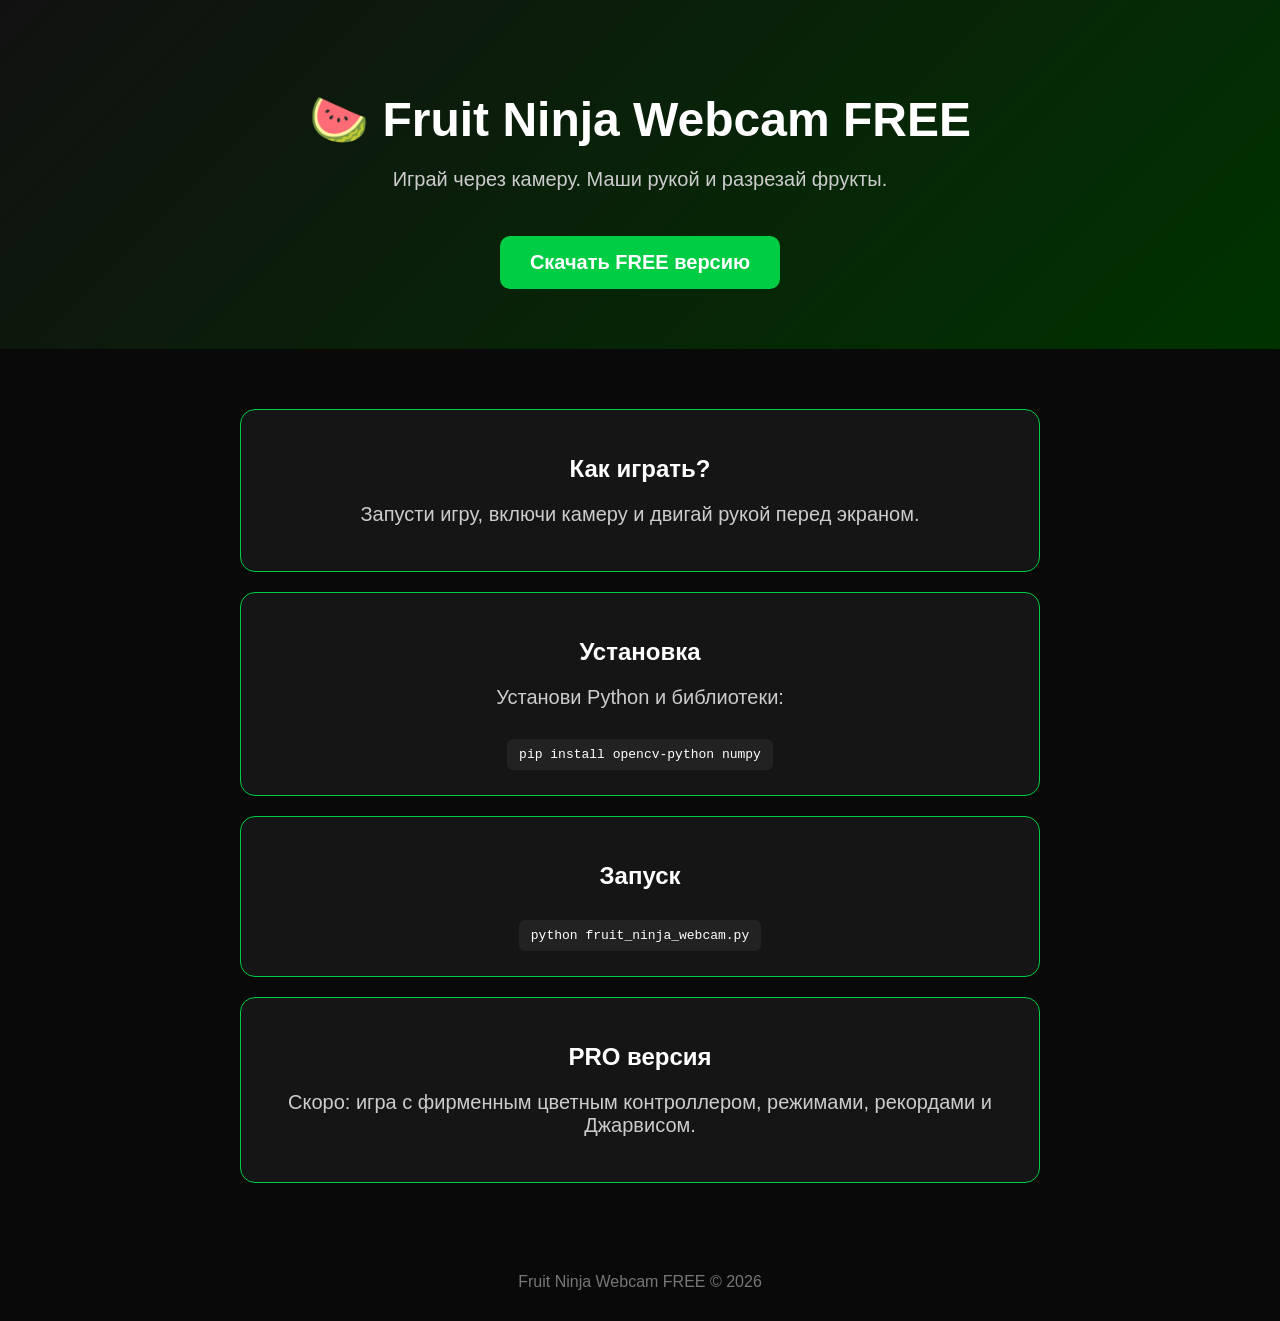
==== index.html @ b54a1727 "Create index.html" ====
<!DOCTYPE html>
<html lang="ru">
<head>
  <meta charset="UTF-8">
  <title>Fruit Ninja Webcam FREE</title>
  <style>
    body {
      margin: 0;
      font-family: Arial, sans-serif;
      background: #090909;
      color: white;
      text-align: center;
    }

    header {
      padding: 60px 20px;
      background: linear-gradient(135deg, #111, #003300);
    }

    h1 {
      font-size: 48px;
      margin-bottom: 10px;
    }

    p {
      font-size: 20px;
      color: #ccc;
    }

    .button {
      display: inline-block;
      margin-top: 25px;
      padding: 15px 30px;
      background: #00cc44;
      color: white;
      text-decoration: none;
      border-radius: 10px;
      font-size: 20px;
      font-weight: bold;
    }

    section {
      padding: 40px 20px;
      max-width: 800px;
      margin: auto;
    }

    .card {
      background: #151515;
      margin: 20px 0;
      padding: 25px;
      border-radius: 15px;
      border: 1px solid #00cc44;
    }

    code {
      background: #222;
      padding: 8px 12px;
      border-radius: 6px;
      display: inline-block;
      margin-top: 10px;
    }

    footer {
      padding: 30px;
      color: #777;
    }
  </style>
</head>
<body>

<header>
  <h1>🍉 Fruit Ninja Webcam FREE</h1>
  <p>Играй через камеру. Маши рукой и разрезай фрукты.</p>
  <a class="button" href="fruit_ninja_webcam.py" download>Скачать FREE версию</a>
</header>

<section>
  <div class="card">
    <h2>Как играть?</h2>
    <p>Запусти игру, включи камеру и двигай рукой перед экраном.</p>
  </div>

  <div class="card">
    <h2>Установка</h2>
    <p>Установи Python и библиотеки:</p>
    <code>pip install opencv-python numpy</code>
  </div>

  <div class="card">
    <h2>Запуск</h2>
    <code>python fruit_ninja_webcam.py</code>
  </div>

  <div class="card">
    <h2>PRO версия</h2>
    <p>Скоро: игра с фирменным цветным контроллером, режимами, рекордами и Джарвисом.</p>
  </div>
</section>

<footer>
  Fruit Ninja Webcam FREE © 2026
</footer>

</body>
</html>
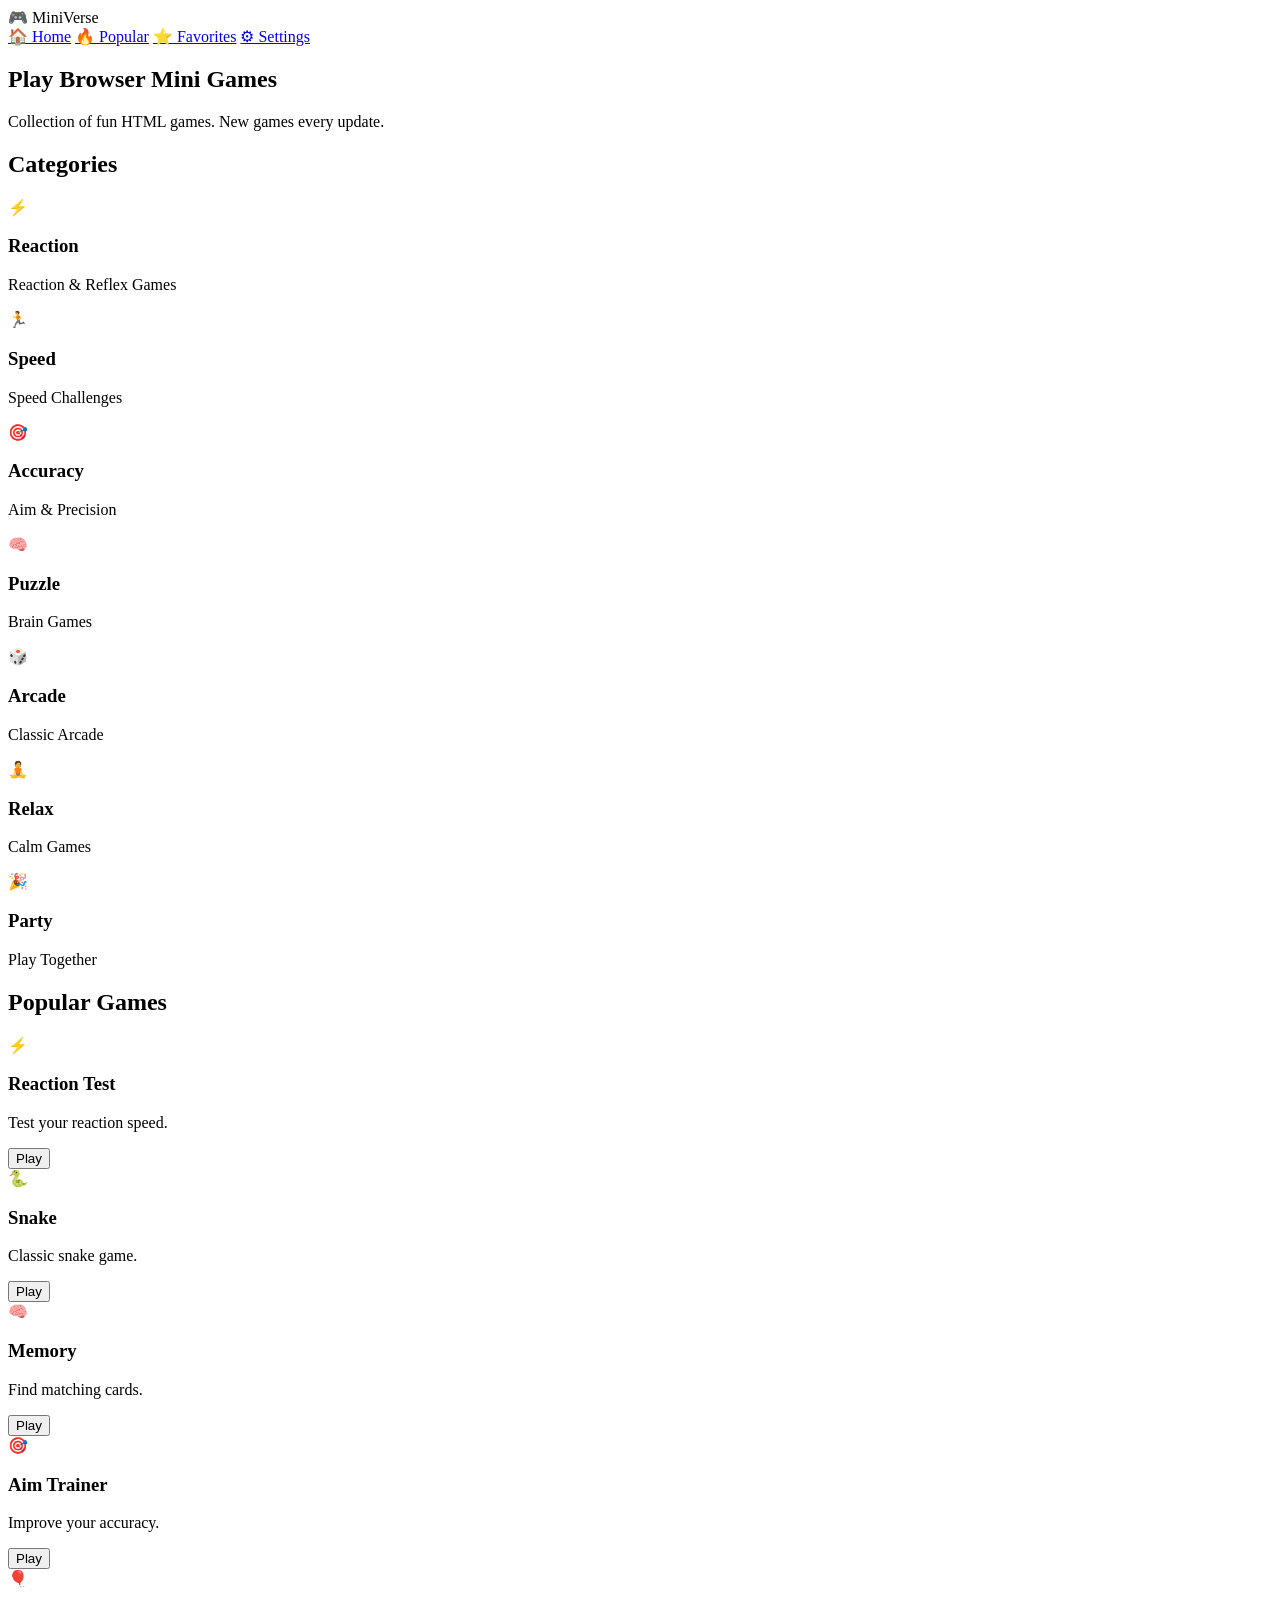
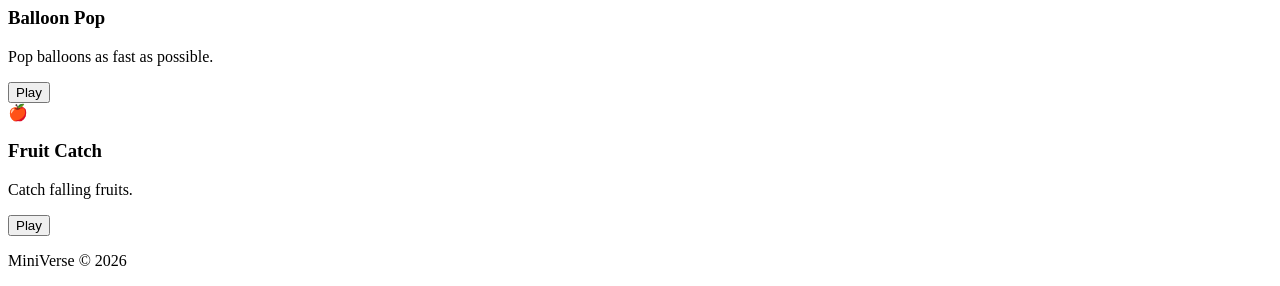
==== commit 5d010a91: "Update index.html" ====
--- a/index.html
+++ b/index.html
@@ -1,106 +1,182 @@
 <!DOCTYPE html>
 <html lang="ru">
 <head>
-  <meta charset="UTF-8">
-  <title>Fruit Ninja Webcam FREE</title>
-  <style>
-    body {
-      margin: 0;
-      font-family: Arial, sans-serif;
-      background: #090909;
-      color: white;
-      text-align: center;
-    }
+<meta charset="UTF-8">
+<meta name="viewport" content="width=device-width, initial-scale=1.0">
+<title>MiniVerse</title>
 
-    header {
-      padding: 60px 20px;
-      background: linear-gradient(135deg, #111, #003300);
-    }
+<link rel="stylesheet" href="style.css">
+</head>
 
-    h1 {
-      font-size: 48px;
-      margin-bottom: 10px;
-    }
-
-    p {
-      font-size: 20px;
-      color: #ccc;
-    }
-
-    .button {
-      display: inline-block;
-      margin-top: 25px;
-      padding: 15px 30px;
-      background: #00cc44;
-      color: white;
-      text-decoration: none;
-      border-radius: 10px;
-      font-size: 20px;
-      font-weight: bold;
-    }
-
-    section {
-      padding: 40px 20px;
-      max-width: 800px;
-      margin: auto;
-    }
-
-    .card {
-      background: #151515;
-      margin: 20px 0;
-      padding: 25px;
-      border-radius: 15px;
-      border: 1px solid #00cc44;
-    }
-
-    code {
-      background: #222;
-      padding: 8px 12px;
-      border-radius: 6px;
-      display: inline-block;
-      margin-top: 10px;
-    }
-
-    footer {
-      padding: 30px;
-      color: #777;
-    }
-  </style>
-</head>
 <body>
 
 <header>
-  <h1>🍉 Fruit Ninja Webcam FREE</h1>
-  <p>Играй через камеру. Маши рукой и разрезай фрукты.</p>
-  <a class="button" href="fruit_ninja_webcam.py" download>Скачать FREE версию</a>
+
+    <div class="logo">
+        🎮 MiniVerse
+    </div>
+
+    <nav>
+
+        <a href="#">🏠 Home</a>
+        <a href="#">🔥 Popular</a>
+        <a href="#">⭐ Favorites</a>
+        <a href="#">⚙ Settings</a>
+
+    </nav>
+
 </header>
 
-<section>
-  <div class="card">
-    <h2>Как играть?</h2>
-    <p>Запусти игру, включи камеру и двигай рукой перед экраном.</p>
-  </div>
+<section class="hero">
 
-  <div class="card">
-    <h2>Установка</h2>
-    <p>Установи Python и библиотеки:</p>
-    <code>pip install opencv-python numpy</code>
-  </div>
+    <h1>Play Browser Mini Games</h1>
 
-  <div class="card">
-    <h2>Запуск</h2>
-    <code>python fruit_ninja_webcam.py</code>
-  </div>
+    <p>
+        Collection of fun HTML games.
+        New games every update.
+    </p>
 
-  <div class="card">
-    <h2>PRO версия</h2>
-    <p>Скоро: игра с фирменным цветным контроллером, режимами, рекордами и Джарвисом.</p>
-  </div>
 </section>
 
+<main>
+
+<h2>Categories</h2>
+
+<div class="categories">
+
+<div class="category">
+⚡
+<h3>Reaction</h3>
+<p>Reaction & Reflex Games</p>
+</div>
+
+<div class="category">
+🏃
+<h3>Speed</h3>
+<p>Speed Challenges</p>
+</div>
+
+<div class="category">
+🎯
+<h3>Accuracy</h3>
+<p>Aim & Precision</p>
+</div>
+
+<div class="category">
+🧠
+<h3>Puzzle</h3>
+<p>Brain Games</p>
+</div>
+
+<div class="category">
+🎲
+<h3>Arcade</h3>
+<p>Classic Arcade</p>
+</div>
+
+<div class="category">
+🧘
+<h3>Relax</h3>
+<p>Calm Games</p>
+</div>
+
+<div class="category">
+🎉
+<h3>Party</h3>
+<p>Play Together</p>
+</div>
+
+</div>
+
+<h2>Popular Games</h2>
+
+<div class="games">
+
+<div class="game-card">
+
+<div class="icon">⚡</div>
+
+<h3>Reaction Test</h3>
+
+<p>Test your reaction speed.</p>
+
+<button>Play</button>
+
+</div>
+
+<div class="game-card">
+
+<div class="icon">🐍</div>
+
+<h3>Snake</h3>
+
+<p>Classic snake game.</p>
+
+<button>Play</button>
+
+</div>
+
+<div class="game-card">
+
+<div class="icon">🧠</div>
+
+<h3>Memory</h3>
+
+<p>Find matching cards.</p>
+
+<button>Play</button>
+
+</div>
+
+<div class="game-card">
+
+<div class="icon">🎯</div>
+
+<h3>Aim Trainer</h3>
+
+<p>Improve your accuracy.</p>
+
+<button>Play</button>
+
+</div>
+
+<div class="game-card">
+
+<div class="icon">🎈</div>
+
+<h3>Balloon Pop</h3>
+
+<p>Pop balloons as fast as possible.</p>
+
+<button>Play</button>
+
+</div>
+
+<div class="game-card">
+
+<div class="icon">🍎</div>
+
+<h3>Fruit Catch</h3>
+
+<p>Catch falling fruits.</p>
+
+<button>Play</button>
+
+</div>
+
+</div>
+
+</main>
+
 <footer>
-  Fruit Ninja Webcam FREE © 2026
+
+<p>
+MiniVerse © 2026
+</p>
+
 </footer>
+
+<script src="script.js"></script>
 
 </body>
 </html>
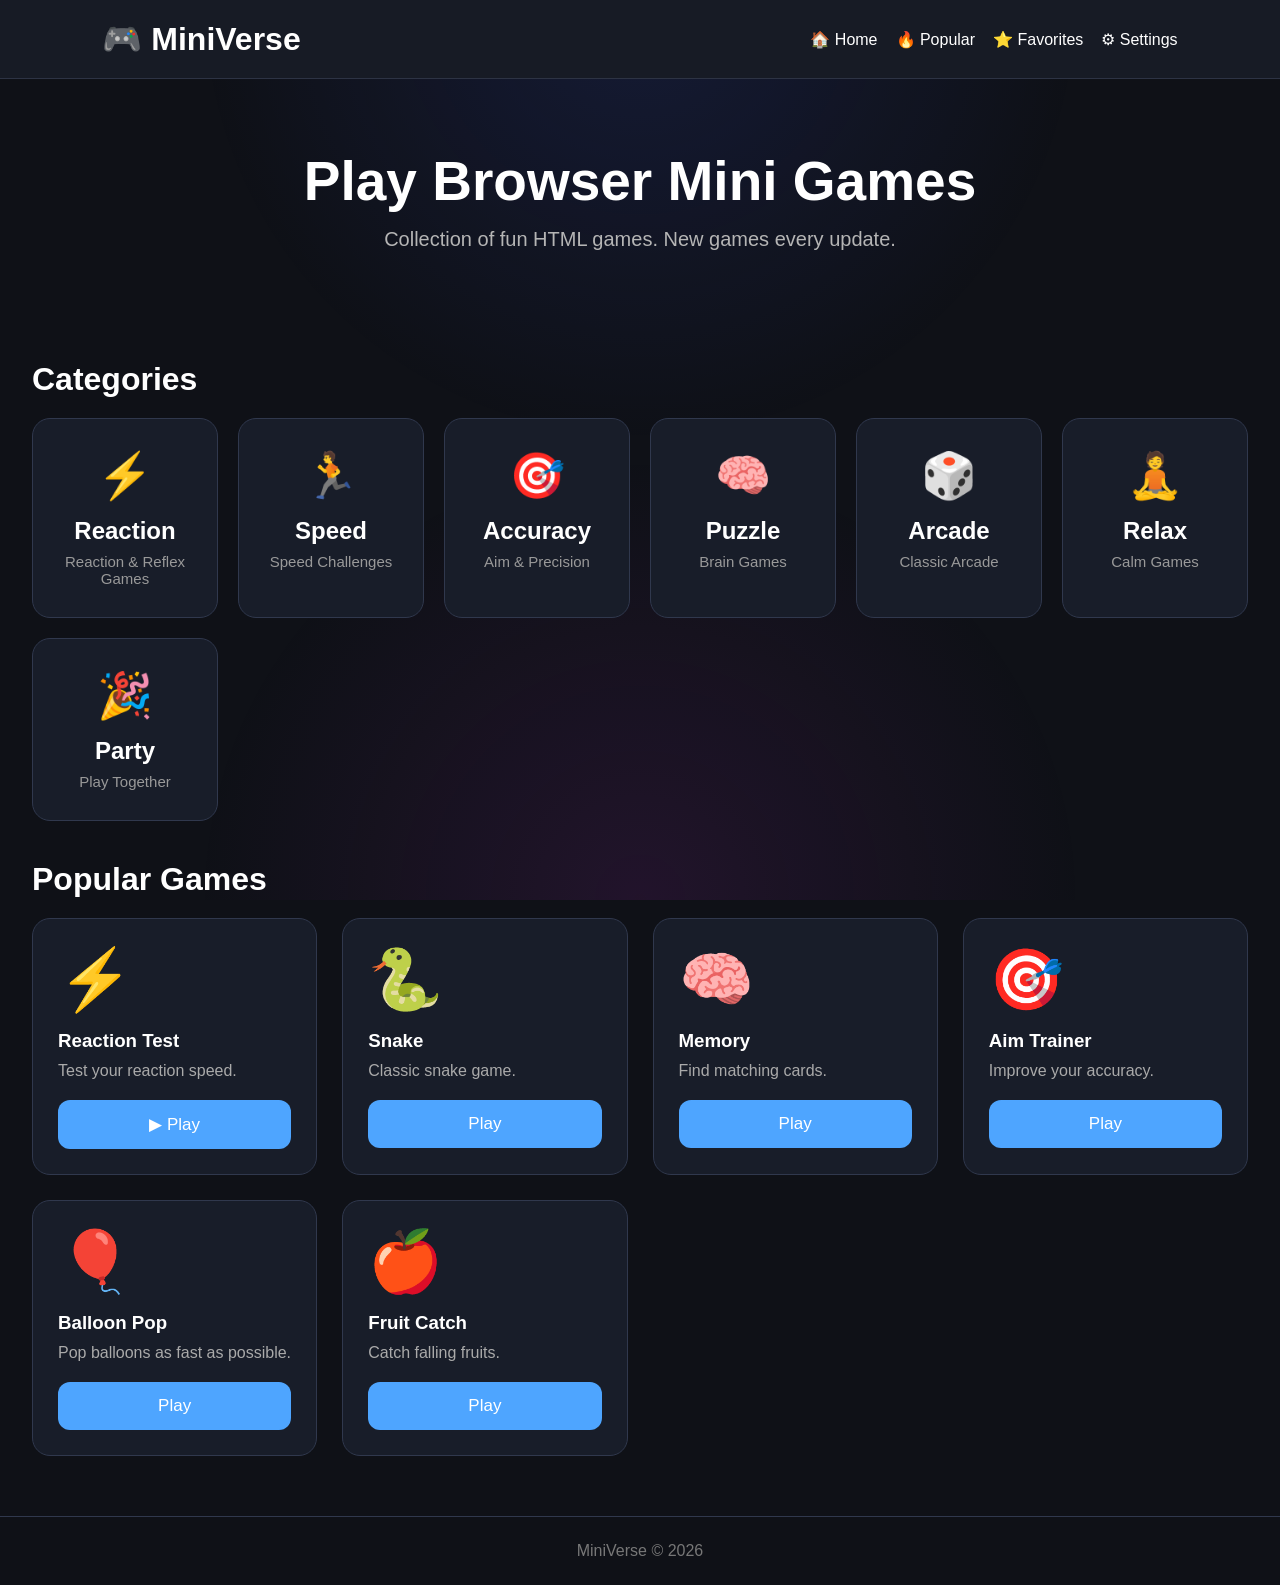
==== commit 6f1245b5: "Update index.html" ====
--- a/index.html
+++ b/index.html
@@ -100,7 +100,9 @@
 
 <p>Test your reaction speed.</p>
 
-<button>Play</button>
+<button onclick="location.href='games/reaction-test/index.html'">
+    ▶ Play
+</button>
 
 </div>
 
--- a/style.css
+++ b/style.css
@@ -0,0 +1,189 @@
+*{
+    margin:0;
+    padding:0;
+    box-sizing:border-box;
+    font-family:Arial,Helvetica,sans-serif;
+}
+
+body{
+    background:#0f1117;
+    color:white;
+    overflow-x:hidden;
+}
+
+body::before{
+    content:"";
+    position:fixed;
+    inset:0;
+    background:
+    radial-gradient(circle at top,#3d5afe22,transparent 40%),
+    radial-gradient(circle at bottom,#9c27b022,transparent 40%);
+    z-index:-1;
+}
+
+header{
+    display:flex;
+    justify-content:space-between;
+    align-items:center;
+    padding:20px 8%;
+    background:#171b25;
+    border-bottom:1px solid #2d3344;
+    position:sticky;
+    top:0;
+    z-index:100;
+}
+
+.logo{
+    font-size:32px;
+    font-weight:bold;
+}
+
+nav{
+    display:flex;
+    gap:18px;
+}
+
+nav a{
+    color:white;
+    text-decoration:none;
+    transition:.25s;
+}
+
+nav a:hover{
+    color:#4ea5ff;
+}
+
+.hero{
+    text-align:center;
+    padding:70px 20px;
+}
+
+.hero h1{
+    font-size:55px;
+    margin-bottom:15px;
+}
+
+.hero p{
+    color:#b5b5b5;
+    font-size:20px;
+}
+
+main{
+    width:min(1300px,95%);
+    margin:auto;
+}
+
+main h2{
+    margin:40px 0 20px;
+    font-size:32px;
+}
+
+.categories{
+    display:grid;
+    grid-template-columns:repeat(auto-fit,minmax(180px,1fr));
+    gap:20px;
+}
+
+.category{
+    background:#181d29;
+    border:1px solid #30384d;
+    border-radius:18px;
+    padding:30px 20px;
+    text-align:center;
+    cursor:pointer;
+    transition:.25s;
+    font-size:45px;
+}
+
+.category h3{
+    margin-top:15px;
+    font-size:24px;
+}
+
+.category p{
+    margin-top:8px;
+    color:#999;
+    font-size:15px;
+}
+
+.category:hover{
+    transform:translateY(-8px);
+    border-color:#4ea5ff;
+    box-shadow:0 0 30px #4ea5ff33;
+}
+
+.games{
+    display:grid;
+    grid-template-columns:repeat(auto-fit,minmax(260px,1fr));
+    gap:25px;
+    margin-bottom:60px;
+}
+
+.game-card{
+    background:#181d29;
+    border-radius:18px;
+    padding:25px;
+    border:1px solid #30384d;
+    transition:.25s;
+}
+
+.game-card:hover{
+    transform:translateY(-8px);
+    box-shadow:0 0 35px #4ea5ff33;
+    border-color:#4ea5ff;
+}
+
+.icon{
+    font-size:60px;
+    margin-bottom:15px;
+}
+
+.game-card h3{
+    margin-bottom:10px;
+}
+
+.game-card p{
+    color:#aaa;
+    margin-bottom:20px;
+}
+
+button{
+    width:100%;
+    padding:14px;
+    border:none;
+    border-radius:12px;
+    background:#4ea5ff;
+    color:white;
+    font-size:17px;
+    cursor:pointer;
+    transition:.25s;
+}
+
+button:hover{
+    background:#6eb6ff;
+}
+
+footer{
+    border-top:1px solid #30384d;
+    padding:25px;
+    text-align:center;
+    color:#777;
+}
+
+@media(max-width:900px){
+
+header{
+    flex-direction:column;
+    gap:20px;
+}
+
+nav{
+    flex-wrap:wrap;
+    justify-content:center;
+}
+
+.hero h1{
+    font-size:40px;
+}
+
+}
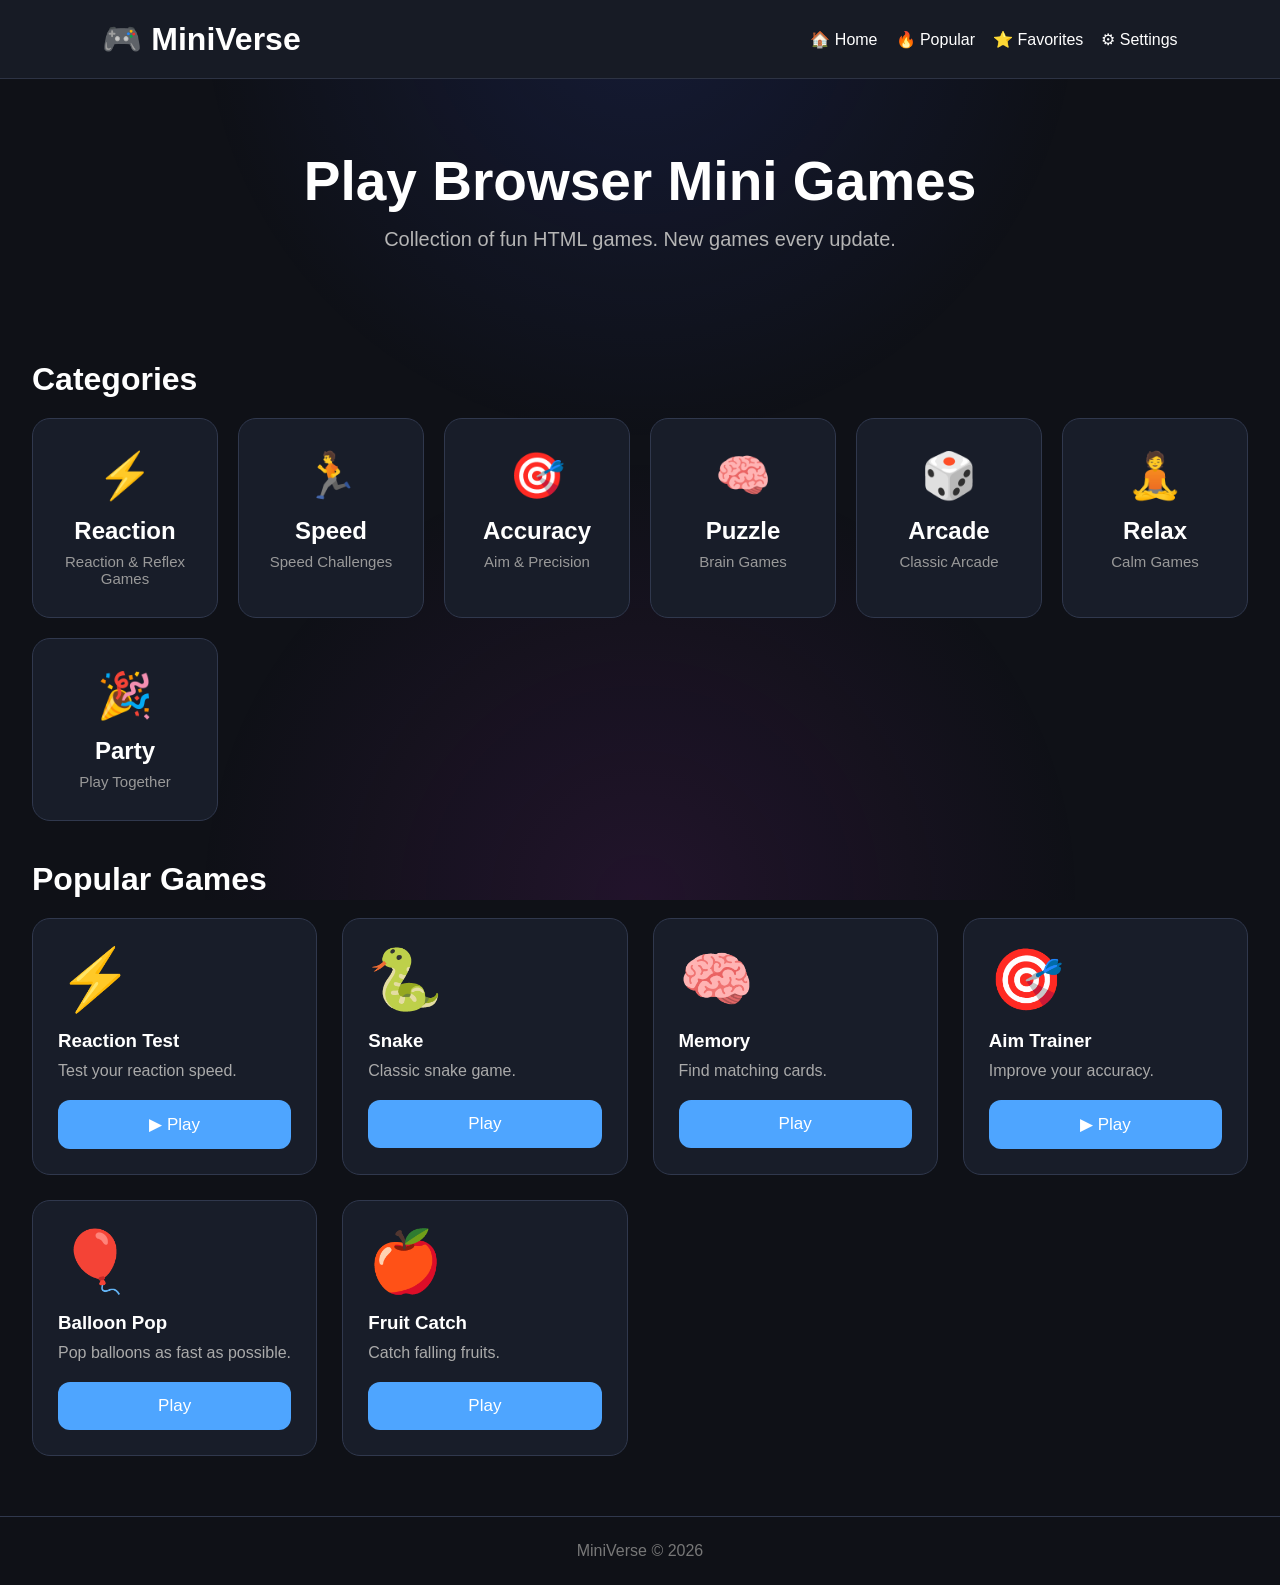
==== commit f6d66400: "Update index.html" ====
--- a/index.html
+++ b/index.html
@@ -138,7 +138,9 @@
 
 <p>Improve your accuracy.</p>
 
-<button>Play</button>
+<button onclick="location.href='games/aim-trainer/index.html'">
+    ▶ Play
+</button>
 
 </div>
 
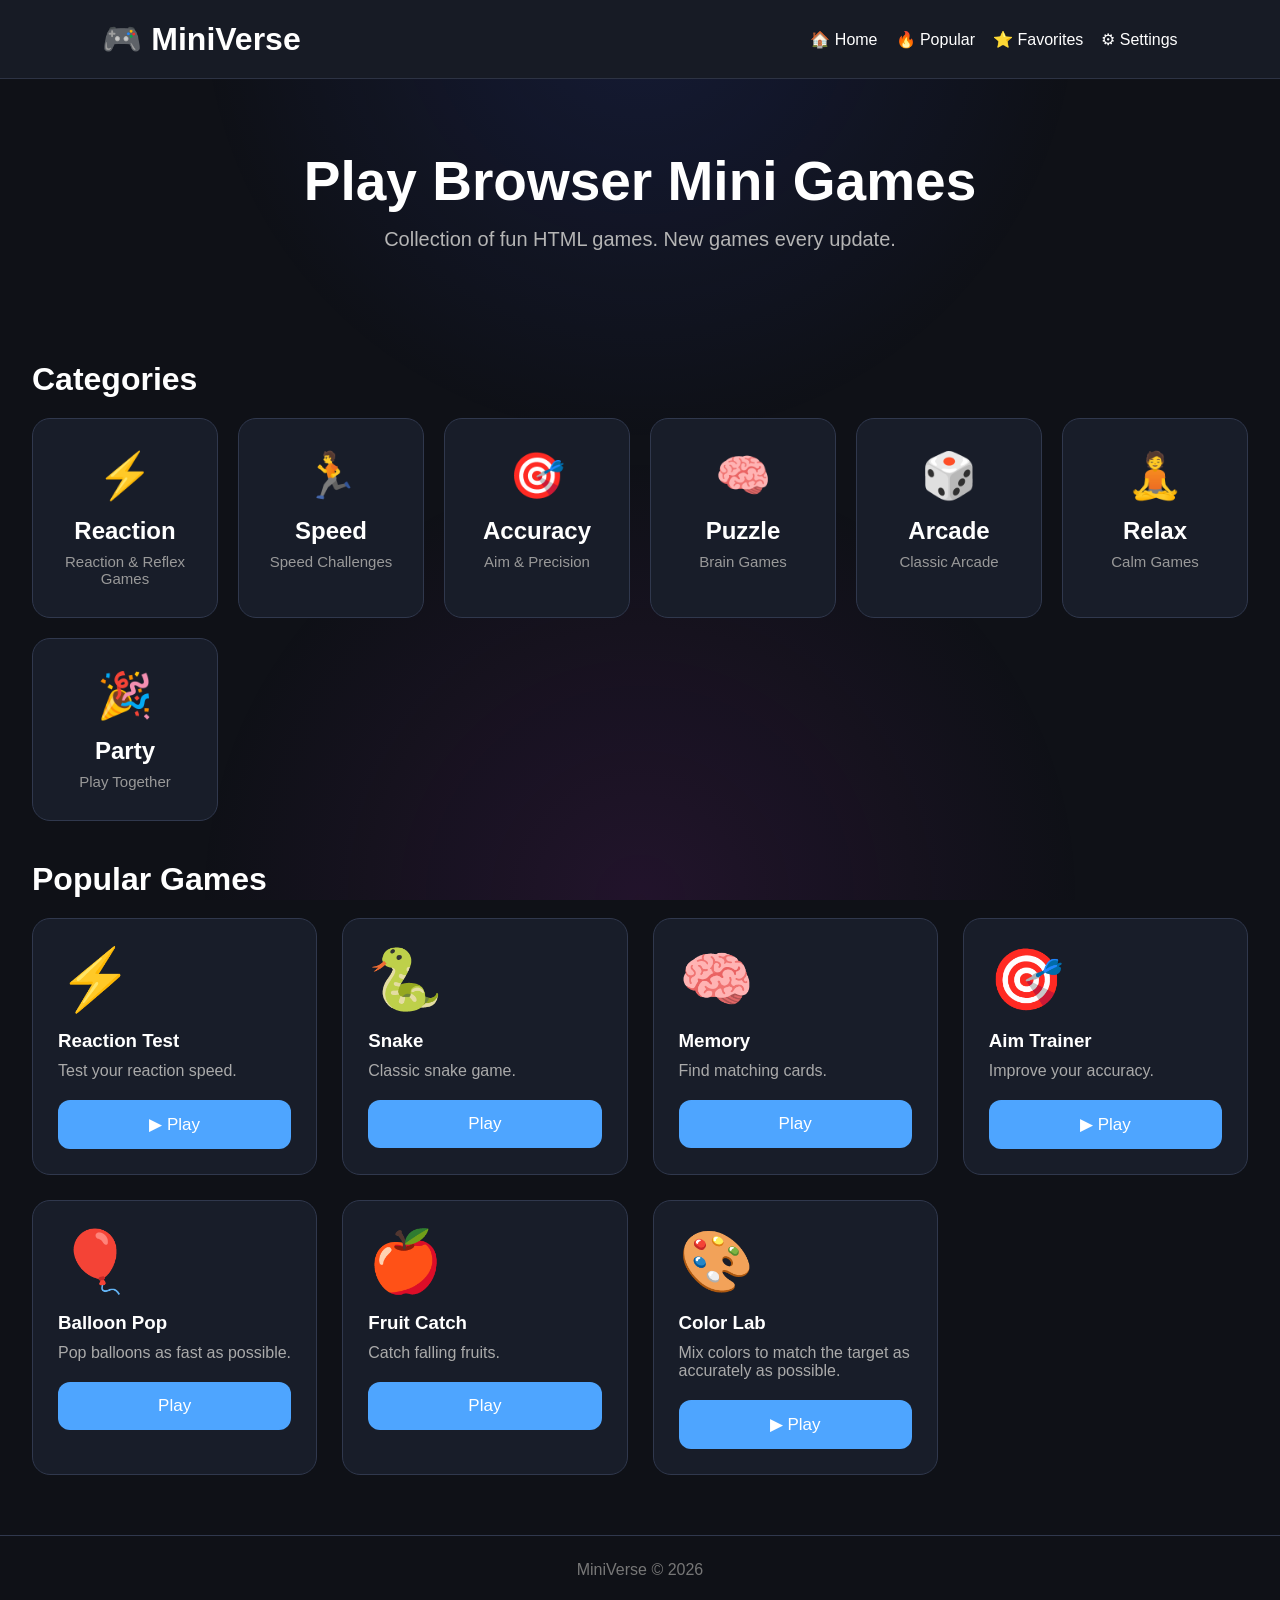
==== commit 8b36ffc6: "Update index.html" ====
--- a/index.html
+++ b/index.html
@@ -165,6 +165,22 @@
 <p>Catch falling fruits.</p>
 
 <button>Play</button>
+    
+</div>
+
+<div class="game-card">
+
+    <div class="icon">🎨</div>
+
+    <h3>Color Lab</h3>
+
+    <p>Mix colors to match the target as accurately as possible.</p>
+
+    <button onclick="location.href='games/ColorLab/index.html'">
+        ▶ Play
+    </button>
+
+</div>
 
 </div>
 
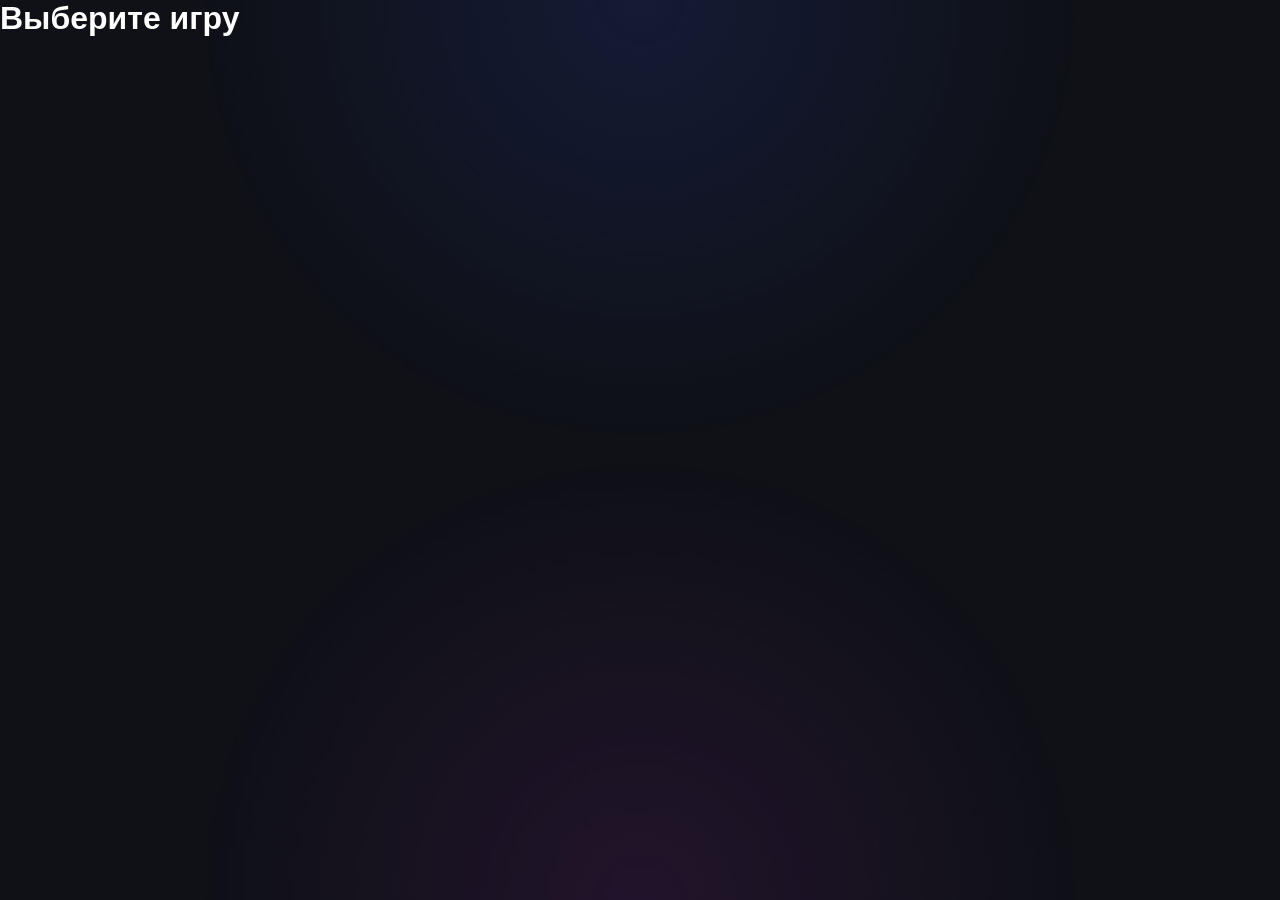
==== commit f8a2715b: "Update index.html" ====
--- a/index.html
+++ b/index.html
@@ -1,202 +1,21 @@
 <!DOCTYPE html>
 <html lang="ru">
 <head>
-<meta charset="UTF-8">
-<meta name="viewport" content="width=device-width, initial-scale=1.0">
-<title>MiniVerse</title>
-
-<link rel="stylesheet" href="style.css">
+    <meta charset="UTF-8">
+    <title>50 Neon Games Hub</title>
+    <link rel="stylesheet" href="style.css">
 </head>
-
 <body>
-
-<header>
-
-    <div class="logo">
-        🎮 MiniVerse
+    <div id="menu">
+        <h1>Выберите игру</h1>
+        <div id="game-list"></div>
+    </div>
+    
+    <div id="game-container" style="display:none;">
+        <button id="backBtn" onclick="location.reload()">НАЗАД В МЕНЮ</button>
+        <canvas id="gameCanvas"></canvas>
     </div>
 
-    <nav>
-
-        <a href="#">🏠 Home</a>
-        <a href="#">🔥 Popular</a>
-        <a href="#">⭐ Favorites</a>
-        <a href="#">⚙ Settings</a>
-
-    </nav>
-
-</header>
-
-<section class="hero">
-
-    <h1>Play Browser Mini Games</h1>
-
-    <p>
-        Collection of fun HTML games.
-        New games every update.
-    </p>
-
-</section>
-
-<main>
-
-<h2>Categories</h2>
-
-<div class="categories">
-
-<div class="category">
-⚡
-<h3>Reaction</h3>
-<p>Reaction & Reflex Games</p>
-</div>
-
-<div class="category">
-🏃
-<h3>Speed</h3>
-<p>Speed Challenges</p>
-</div>
-
-<div class="category">
-🎯
-<h3>Accuracy</h3>
-<p>Aim & Precision</p>
-</div>
-
-<div class="category">
-🧠
-<h3>Puzzle</h3>
-<p>Brain Games</p>
-</div>
-
-<div class="category">
-🎲
-<h3>Arcade</h3>
-<p>Classic Arcade</p>
-</div>
-
-<div class="category">
-🧘
-<h3>Relax</h3>
-<p>Calm Games</p>
-</div>
-
-<div class="category">
-🎉
-<h3>Party</h3>
-<p>Play Together</p>
-</div>
-
-</div>
-
-<h2>Popular Games</h2>
-
-<div class="games">
-
-<div class="game-card">
-
-<div class="icon">⚡</div>
-
-<h3>Reaction Test</h3>
-
-<p>Test your reaction speed.</p>
-
-<button onclick="location.href='games/reaction-test/index.html'">
-    ▶ Play
-</button>
-
-</div>
-
-<div class="game-card">
-
-<div class="icon">🐍</div>
-
-<h3>Snake</h3>
-
-<p>Classic snake game.</p>
-
-<button>Play</button>
-
-</div>
-
-<div class="game-card">
-
-<div class="icon">🧠</div>
-
-<h3>Memory</h3>
-
-<p>Find matching cards.</p>
-
-<button>Play</button>
-
-</div>
-
-<div class="game-card">
-
-<div class="icon">🎯</div>
-
-<h3>Aim Trainer</h3>
-
-<p>Improve your accuracy.</p>
-
-<button onclick="location.href='games/aim-trainer/index.html'">
-    ▶ Play
-</button>
-
-</div>
-
-<div class="game-card">
-
-<div class="icon">🎈</div>
-
-<h3>Balloon Pop</h3>
-
-<p>Pop balloons as fast as possible.</p>
-
-<button>Play</button>
-
-</div>
-
-<div class="game-card">
-
-<div class="icon">🍎</div>
-
-<h3>Fruit Catch</h3>
-
-<p>Catch falling fruits.</p>
-
-<button>Play</button>
-    
-</div>
-
-<div class="game-card">
-
-    <div class="icon">🎨</div>
-
-    <h3>Color Lab</h3>
-
-    <p>Mix colors to match the target as accurately as possible.</p>
-
-    <button onclick="location.href='games/ColorLab/index.html'">
-        ▶ Play
-    </button>
-
-</div>
-
-</div>
-
-</div>
-
-</main>
-
-<footer>
-
-<p>
-MiniVerse © 2026
-</p>
-
-</footer>
-
-<script src="script.js"></script>
-
+    <script src="script.js"></script>
 </body>
 </html>
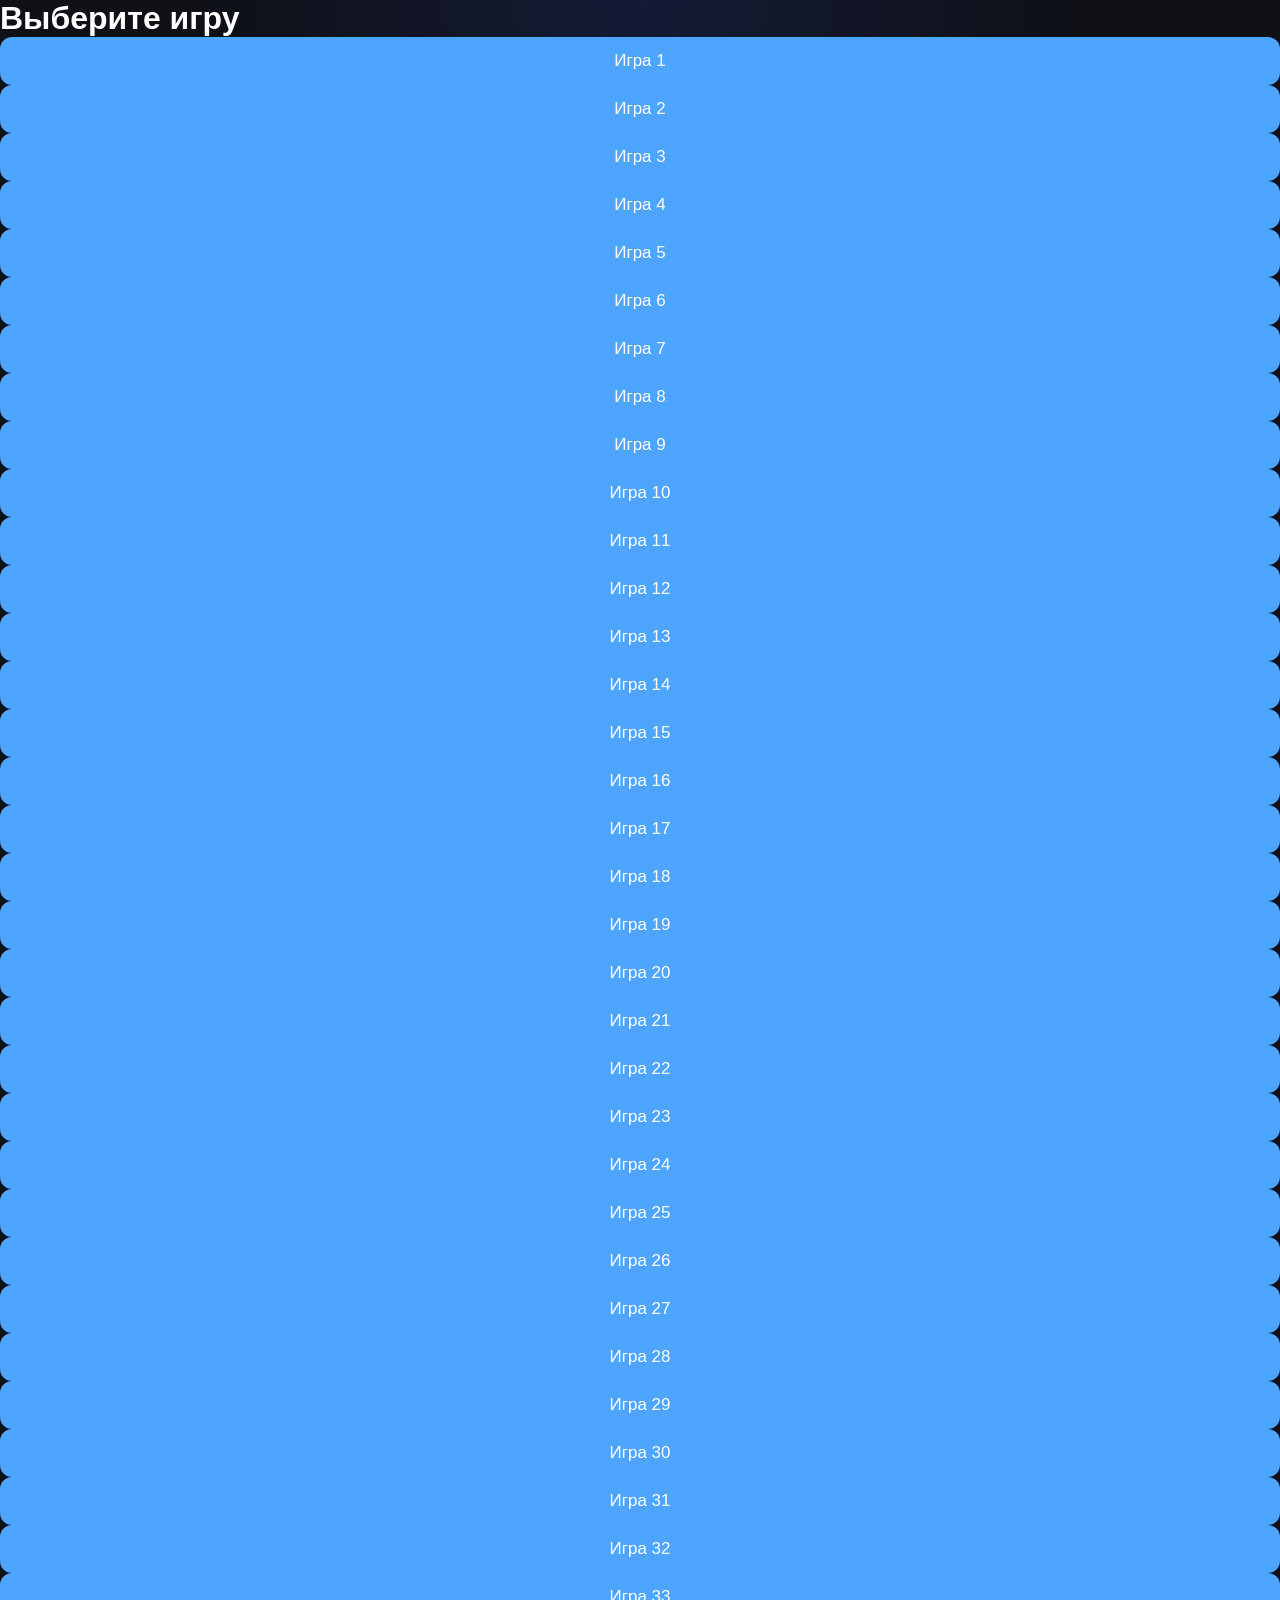
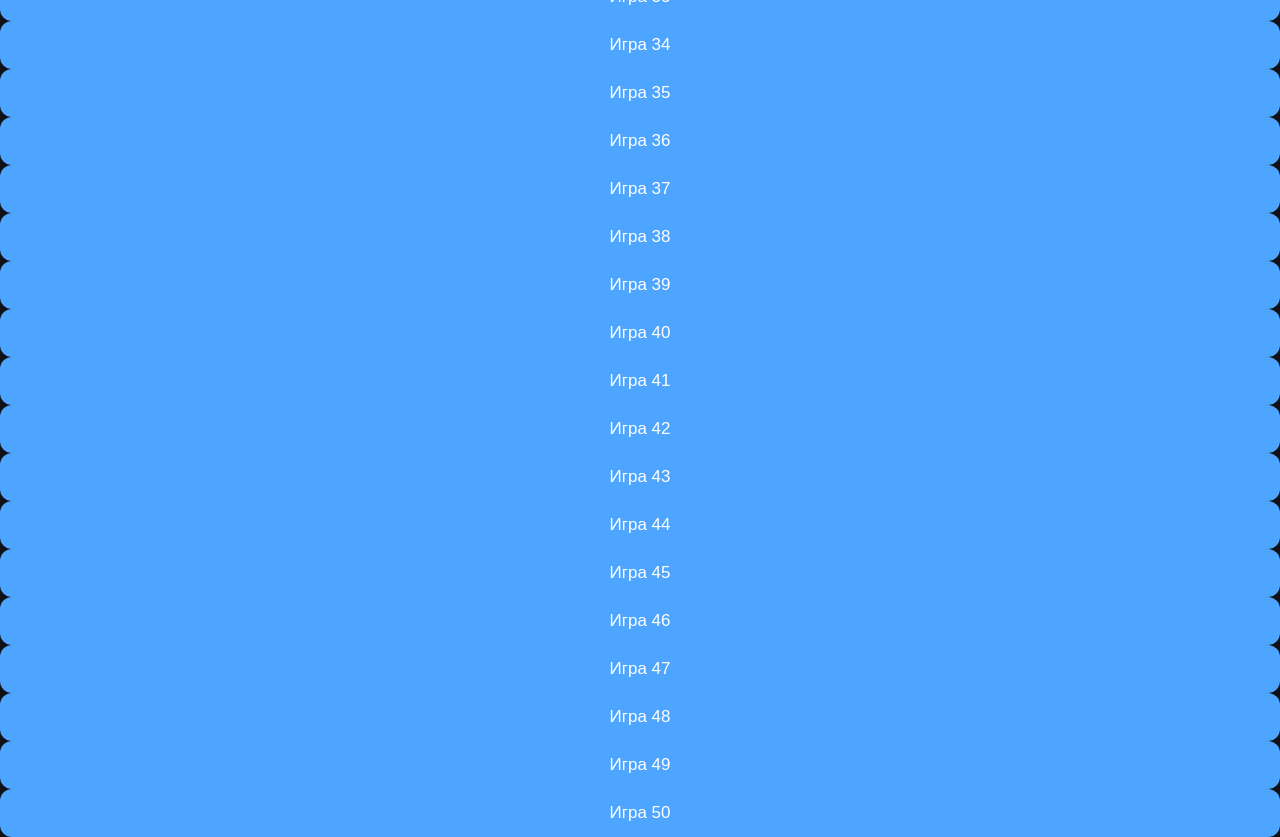
==== commit e269330b: "Update index.html" ====
--- a/index.html
+++ b/index.html
@@ -2,7 +2,8 @@
 <html lang="ru">
 <head>
     <meta charset="UTF-8">
-    <title>50 Neon Games Hub</title>
+    <meta name="viewport" content="width=device-width, initial-scale=1.0">
+    <title>50 Games Portal</title>
     <link rel="stylesheet" href="style.css">
 </head>
 <body>
@@ -12,7 +13,7 @@
     </div>
     
     <div id="game-container" style="display:none;">
-        <button id="backBtn" onclick="location.reload()">НАЗАД В МЕНЮ</button>
+        <button id="backBtn" onclick="location.reload()">ВЫЙТИ В МЕНЮ</button>
         <canvas id="gameCanvas"></canvas>
     </div>
 
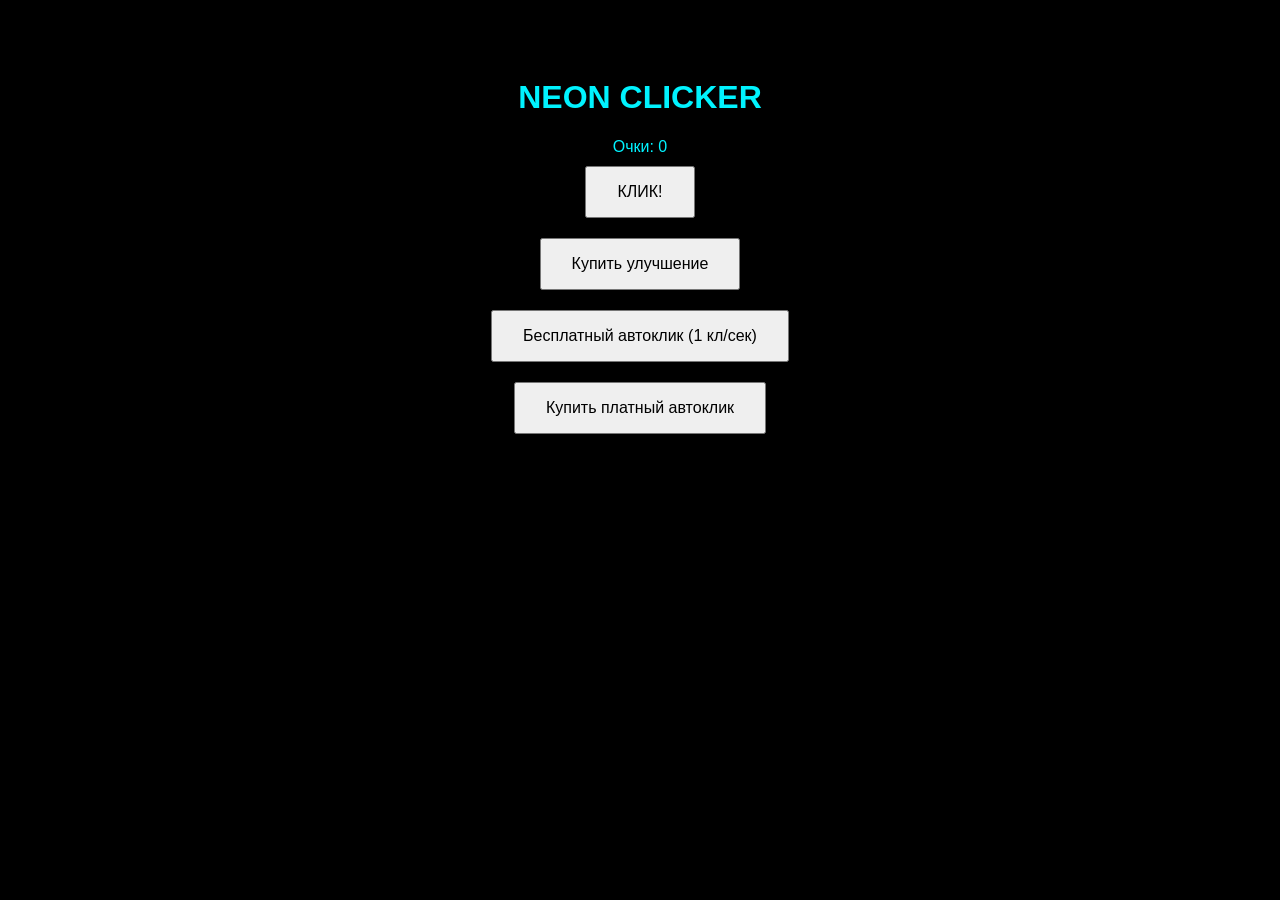
==== commit 648bd929: "Update index.html" ====
--- a/index.html
+++ b/index.html
@@ -2,21 +2,57 @@
 <html lang="ru">
 <head>
     <meta charset="UTF-8">
-    <meta name="viewport" content="width=device-width, initial-scale=1.0">
-    <title>50 Games Portal</title>
-    <link rel="stylesheet" href="style.css">
+    <title>NEON CLICKER</title>
+    <style>
+        body { background: #000; color: #00f3ff; font-family: sans-serif; text-align: center; padding-top: 50px; }
+        button { padding: 15px 30px; margin: 10px; cursor: pointer; font-size: 16px; }
+    </style>
 </head>
 <body>
-    <div id="menu">
-        <h1>Выберите игру</h1>
-        <div id="game-list"></div>
-    </div>
-    
-    <div id="game-container" style="display:none;">
-        <button id="backBtn" onclick="location.reload()">ВЫЙТИ В МЕНЮ</button>
-        <canvas id="gameCanvas"></canvas>
-    </div>
 
-    <script src="script.js"></script>
+    <h1>NEON CLICKER</h1>
+    <div id="score-board">Очки: <span id="score">0</span></div>
+
+    <button id="clicker-btn" onclick="addScore()">КЛИК!</button>
+    <br>
+    <button id="upgrade-btn">Купить улучшение</button>
+    <br>
+    <button id="free-auto" onclick="startFreeAuto()">Бесплатный автоклик (1 кл/сек)</button>
+    <br>
+    <button id="paid-auto" onclick="window.open('https://buy.stripe.com/test_cNicN5cj9d6BcfmaWbgw000', '_blank')">
+        Купить платный автоклик
+    </button>
+
+    <script>
+        let score = 0;
+        let scoreEl = document.getElementById('score');
+
+        // Основной клик
+        function addScore() {
+            score++;
+            scoreEl.innerText = score;
+        }
+
+        // Бесплатный автоклик
+        function startFreeAuto() {
+            setInterval(() => {
+                score++;
+                scoreEl.innerText = score;
+            }, 1000);
+        }
+
+        // Платный автоклик (проверка при загрузке)
+        function checkPaidStatus() {
+            if (localStorage.getItem('paidAutoClicker') === 'true') {
+                setInterval(() => {
+                    score += 10; // Платный дает +10
+                    scoreEl.innerText = score;
+                }, 1000);
+            }
+        }
+
+        // Запуск проверки при открытии страницы
+        checkPaidStatus();
+    </script>
 </body>
 </html>
